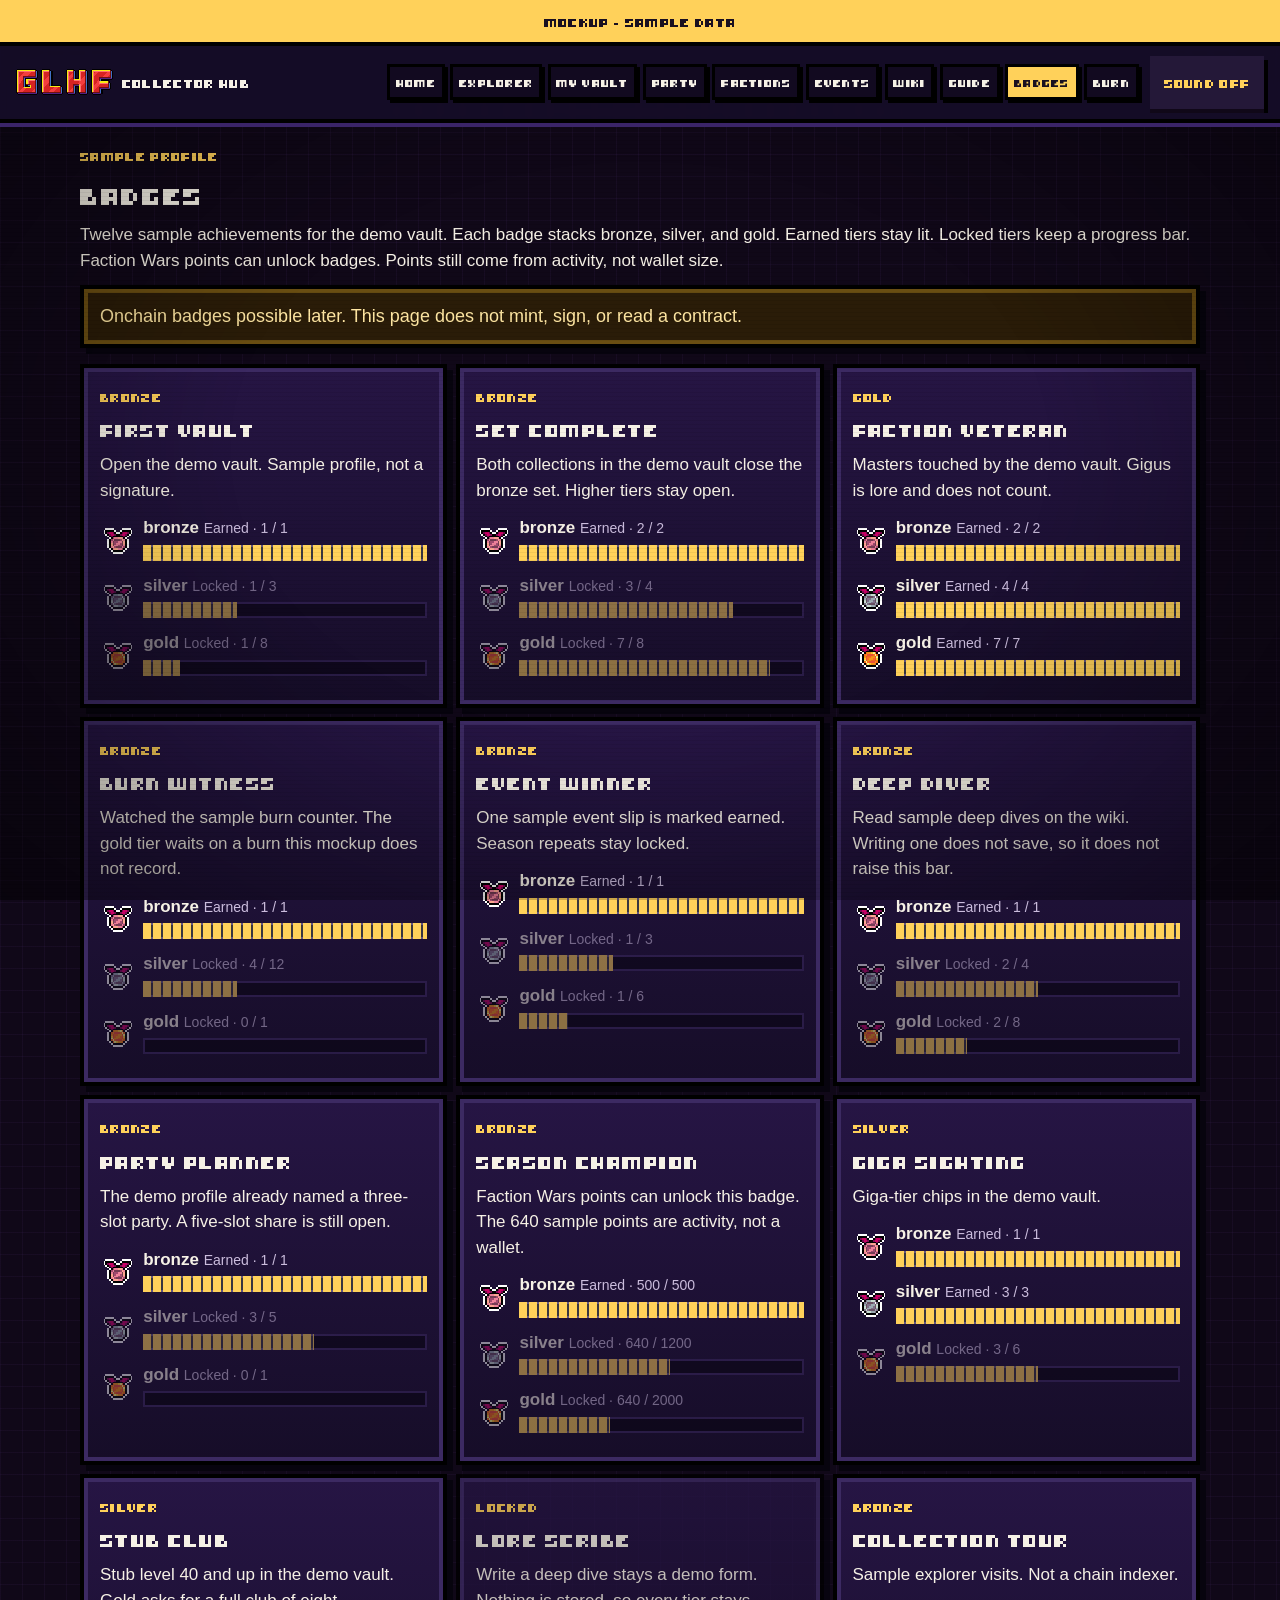
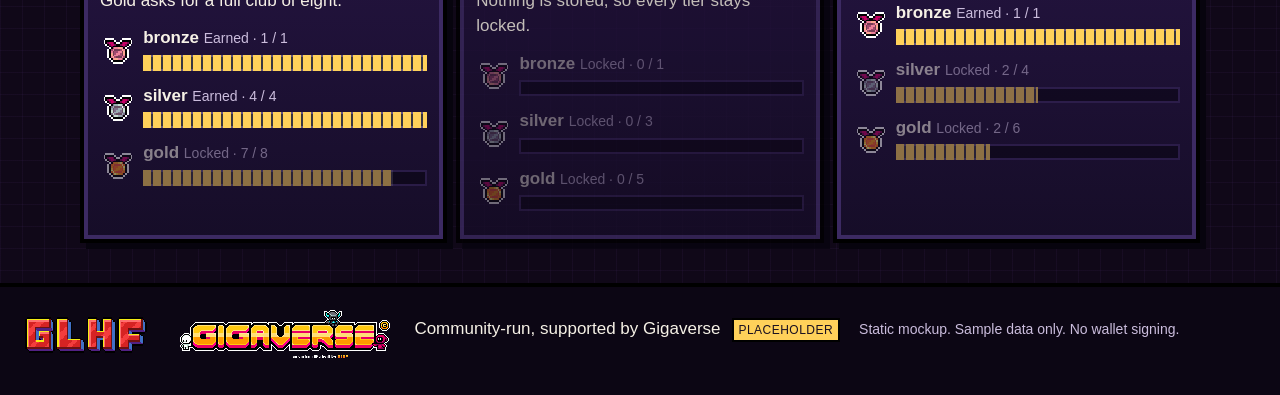
==== badges.html @ 3744754f "Add sample party, guide, badges, and vault tools. Keep the lobby mockup on demo data: party PNG card" ====
<!DOCTYPE html>
<html lang="en">
<head>
  <meta charset="utf-8">
  <meta name="viewport" content="width=device-width, initial-scale=1">
  <title>Badges · GLHFers Collector Hub</title>
  <meta name="description" content="Sample achievement badges for the demo vault. Not onchain.">
  <link rel="icon" href="assets/letters/G.png" type="image/png">
  <link rel="stylesheet" href="css/lobby.css">
</head>
<body data-page="badges">
  <div class="scanlines" aria-hidden="true"></div>
  <a class="skip" href="#content">Skip to content</a>
  <div class="chrome">
    <div class="mock-banner" role="status">Mockup - sample data</div>
    <header class="site-header">
      <a class="brand" href="index.html">
        <span class="brand-letters" aria-hidden="true">
          <img src="assets/letters/G.png" alt="">
          <img src="assets/letters/L.png" alt="">
          <img src="assets/letters/H.png" alt="">
          <img src="assets/letters/F.png" alt="">
        </span>
        <span class="brand-text">Collector Hub</span>
      </a>
      <div class="header-actions">
        <button type="button" class="nav-toggle" aria-expanded="false" aria-controls="site-nav">
          <span class="nav-toggle-bars" aria-hidden="true"></span>
          <span>Menu</span>
        </button>
        <button type="button" id="sound-toggle" class="pixel-btn ghost sound-btn" aria-pressed="false">Sound off</button>
      </div>
      <nav id="site-nav" aria-label="Primary">
        <a href="index.html" data-nav="home">Home</a>
        <a href="explorer.html" data-nav="explorer">Explorer</a>
        <a href="vault.html" data-nav="vault">My Vault</a>
        <a href="party.html" data-nav="party">Party</a>
        <a href="factions.html" data-nav="factions">Factions</a>
        <a href="events.html" data-nav="events">Events</a>
        <a href="wiki.html" data-nav="wiki">Wiki</a>
        <a href="guide.html" data-nav="guide">Guide</a>
        <a href="badges.html" data-nav="badges">Badges</a>
        <a href="burn.html" data-nav="burn">Burn</a>
      </nav>
    </header>
  </div>
  <main id="content">
    <p class="kicker">Sample profile</p>
    <h1>Badges</h1>
    <p>Twelve sample achievements for the demo vault. Each badge stacks bronze, silver, and gold. Earned tiers stay lit. Locked tiers keep a progress bar. Faction Wars points can unlock badges. Points still come from activity, not wallet size.</p>
    <p class="rule">Onchain badges possible later. This page does not mint, sign, or read a contract.</p>
    <div class="badge-grid" id="badge-grid"></div>
  </main>
  <footer class="site-footer">
    <img class="footer-logo" src="assets/logo/GLHF_Logo_Deep.png" alt="">
    <img class="giga-logo" src="assets/logo/Gigaverse_Logo.png" alt="Gigaverse">
    <p>
      <span class="footer-credit" title="Placeholder credit line for this demo.">Community-run, supported by Gigaverse</span>
      <small class="placeholder-tag">placeholder</small>
    </p>
    <p class="fine">Static mockup. Sample data only. No wallet signing.</p>
  </footer>
  <script type="module" src="js/badges.js"></script>
</body>
</html>
---- css/lobby.css ----
@font-face {
  font-family: "Gigaverse";
  src: url("../assets/fonts/gigaverse.ttf") format("truetype");
  font-display: swap;
}

:root {
  --bg: #100818;
  --ink: #f6f1e6;
  --muted: #cbbddd;
  --gold: #ffd15a;
  --cyan: #5dffe8;
  --pink: #ff4fd8;
  --line: #3c2a62;
  --shadow: #07040e;
  --panel: #1b1030;
  color-scheme: dark;
}

* { box-sizing: border-box; }

button, a, .item-card, .faction-card, .standing-row, .wiki-card, .recruit-card {
  -webkit-user-drag: none;
  user-select: none;
}

button img, a img { pointer-events: none; }

[hidden] { display: none !important; }

html { scroll-behavior: smooth; }

body {
  margin: 0;
  min-height: 100vh;
  color: var(--ink);
  font-family: "Trebuchet MS", "Segoe UI", "Liberation Sans", sans-serif;
  font-size: 17px;
  line-height: 1.5;
  background-color: var(--bg);
  background-image:
    linear-gradient(rgba(120, 80, 180, 0.07) 1px, transparent 1px),
    linear-gradient(90deg, rgba(120, 80, 180, 0.07) 1px, transparent 1px);
  background-size: 22px 22px;
}

body::before {
  content: "";
  pointer-events: none;
  position: fixed;
  inset: 0;
  z-index: 4;
  background: radial-gradient(ellipse at center, transparent 45%, rgba(0, 0, 0, 0.45) 100%);
}

.scanlines {
  pointer-events: none;
  position: fixed;
  inset: 0;
  z-index: 5;
  opacity: 0.28;
  background: repeating-linear-gradient(
    to bottom,
    rgba(0, 0, 0, 0.18) 0 1px,
    transparent 1px 4px
  );
}

img, canvas.px {
  image-rendering: pixelated;
  image-rendering: crisp-edges;
}

a { color: var(--cyan); }
a:hover { color: var(--gold); }

h1, h2, h3, .kicker, .pixel-btn, .mock-banner, #site-nav a, .brand-text, .subnav a {
  font-family: "Gigaverse", "Courier New", monospace;
  font-weight: normal;
  letter-spacing: 0.02em;
}

h1 { font-size: 32px; line-height: 1.25; margin: 0 0 0.6rem; }
h2 { font-size: 24px; line-height: 1.3; margin: 0 0 0.5rem; }
h3 { font-size: 20px; line-height: 1.3; margin: 0 0 0.4rem; }
h1 .plain, .plain { font-family: "Trebuchet MS", "Segoe UI", sans-serif; }

p { margin: 0 0 0.75rem; }

.skip {
  position: absolute;
  left: 1rem;
  top: -4rem;
  z-index: 80;
  background: var(--gold);
  color: #1a1020;
  padding: 0.4rem 0.7rem;
}

.skip:focus { top: 0.5rem; }

.chrome {
  position: sticky;
  top: 0;
  z-index: 30;
}

.mock-banner {
  background: var(--gold);
  color: #1a1020;
  text-align: center;
  font-size: 16px;
  padding: 0.55rem 0.75rem;
  border-bottom: 4px solid #000;
}

.site-header {
  display: flex;
  flex-wrap: wrap;
  align-items: center;
  gap: 0.7rem;
  padding: 0.65rem 1rem;
  background: #160d28ee;
  border-bottom: 4px solid #000;
  box-shadow: 0 4px 0 #3a2468;
  backdrop-filter: blur(4px);
}

.brand {
  display: flex;
  align-items: center;
  gap: 0.55rem;
  margin-right: auto;
  order: 1;
  color: var(--ink);
  text-decoration: none;
}

.brand-letters { display: flex; gap: 3px; }
.brand-letters img { width: 22px; height: auto; }
.brand-text { font-size: 16px; }

.header-actions { display: flex; align-items: center; gap: 0.4rem; order: 3; }

.nav-toggle {
  display: none;
  align-items: center;
  gap: 0.4rem;
  background: #241838;
  color: var(--gold);
  border: 4px solid #000;
  box-shadow: 3px 3px 0 #000;
  font-family: "Gigaverse", monospace;
  font-size: 16px;
  padding: 0.35rem 0.55rem;
  cursor: pointer;
}

.nav-toggle-bars {
  width: 16px;
  height: 12px;
  background:
    linear-gradient(var(--gold), var(--gold)) 0 0 / 100% 2px,
    linear-gradient(var(--gold), var(--gold)) 0 5px / 100% 2px,
    linear-gradient(var(--gold), var(--gold)) 0 10px / 100% 2px;
  background-repeat: no-repeat;
}

#site-nav { display: flex; flex-wrap: wrap; gap: 0.35rem; order: 2; }

#site-nav a {
  color: var(--ink);
  text-decoration: none;
  font-size: 16px;
  padding: 0.35rem 0.5rem;
  background: #120a20;
  border: 3px solid #000;
  box-shadow: 3px 3px 0 #000;
}

#site-nav a[aria-current="page"],
#site-nav a:hover {
  background: var(--gold);
  color: #1a1020;
}

.pixel-btn, button.pixel-btn {
  display: inline-block;
  font-size: 16px;
  text-decoration: none;
  cursor: pointer;
  border: 0;
  background: var(--gold);
  color: #1a1020;
  padding: 0.65rem 0.85rem;
  box-shadow: 0 4px 0 #8a6410, 4px 4px 0 #000;
}

.pixel-btn.alt { background: var(--cyan); color: #06221e; box-shadow: 0 4px 0 #14786c, 4px 4px 0 #000; }
.pixel-btn.ghost { background: #241838; color: var(--gold); box-shadow: 0 4px 0 #100818, 4px 4px 0 #000; }
.pixel-btn.small { padding: 0.4rem 0.55rem; }

.pixel-btn:hover { filter: brightness(1.08); }
.pixel-btn:active { box-shadow: 0 1px 0 #000; filter: brightness(0.95); }

.sound-btn { padding: 0.4rem 0.55rem; }

body.modal-open { overflow: hidden; }

main {
  position: relative;
  z-index: 1;
  width: min(1120px, calc(100% - 1.5rem));
  margin: 1.25rem auto 2.5rem;
}

.kicker {
  color: var(--gold);
  font-size: 16px;
  margin: 0 0 0.35rem;
}

.panel {
  background: linear-gradient(180deg, #261544 0%, #160d28 100%);
  border: 4px solid #000;
  box-shadow: inset 0 0 0 4px var(--line), 6px 6px 0 var(--shadow);
  padding: 1rem;
}

.rule {
  background: #2a1c08;
  color: #ffe7a3;
  border: 4px solid #000;
  box-shadow: inset 0 0 0 4px #6a4e12, 6px 6px 0 var(--shadow);
  padding: 0.85rem 1rem;
  font-size: 18px;
  margin: 0 0 1rem;
}

.hero, .split, .stat-row, .stack {
  display: grid;
  gap: 1rem;
}

.hero { grid-template-columns: 1.4fr 0.8fr; align-items: stretch; margin-bottom: 1rem; }
.split { grid-template-columns: 1.2fr 0.8fr; margin: 1rem 0; }
.stat-row { grid-template-columns: repeat(4, 1fr); margin-bottom: 1rem; }

.hero-logo { width: min(100%, 420px); height: auto; }
.cta-row, .row-actions { display: flex; flex-wrap: wrap; gap: 0.6rem; margin-top: 0.8rem; }

.big-num {
  font-family: "Gigaverse", monospace;
  font-size: 48px;
  line-height: 1;
  color: var(--gold);
  margin: 0.2rem 0;
}

.big-num.tick { animation: pop 0.35s steps(2, end); }

@keyframes pop {
  from { transform: translateY(-4px) scale(1.04); color: var(--cyan); }
  to { transform: none; }
}

.stat {
  padding: 0.75rem;
}

.stat b {
  display: block;
  font-family: "Gigaverse", monospace;
  font-size: 20px;
  color: var(--gold);
}

.muted { color: var(--muted); }
.fine { font-size: 14px; color: var(--muted); }

.dancer { width: 140px; height: auto; float: right; margin: 0 0 0.5rem 0.5rem; }
.event-card { overflow: hidden; }
.banner-strip {
  display: block;
  width: 100%;
  height: 128px;
  object-fit: cover;
  object-position: center 40%;
  border: 4px solid #000;
  margin-bottom: 1rem;
}

.banner-arcade {
  height: 280px;
  object-position: center top;
}

@media (max-width: 700px) {
  .banner-arcade { height: 210px; }
}

.card img, .item-card img, .faction-card img, .wiki-card img, .recruit-card img, .standing-row img,
.item-card h3, .faction-card strong, .wiki-card h2, .recruit-card h3 {
  transition: transform 0.18s cubic-bezier(0.2, 1.4, 0.4, 1);
}

.card:hover img, .item-card:hover img, .faction-card:hover img, .wiki-card:hover img, .recruit-card:hover img, .standing-row:hover img,
.item-card:hover h3, .faction-card:hover strong, .wiki-card:hover h2, .recruit-card:hover h3 {
  transform: translateY(-6px);
}

.standings { display: grid; gap: 0.45rem; }

.standing-row, .faction-card {
  display: grid;
  grid-template-columns: auto auto 1fr auto;
  gap: 0.6rem;
  align-items: center;
  text-decoration: none;
  color: var(--ink);
  background: #140c24;
  border: 4px solid #000;
  box-shadow: inset 0 0 0 3px var(--line), 4px 4px 0 #000;
  padding: 0.45rem 0.6rem;
}

.standing-row img.medal, .medal {
  width: 28px;
  height: 28px;
}

.faction-icon, .standing-row .ficon { width: 32px; height: 32px; }

.rank-num {
  font-family: "Gigaverse", monospace;
  color: var(--gold);
  min-width: 1.4rem;
}

.faction-grid, .wiki-grid, .recruit-grid, .council-grid, .reward-track {
  display: grid;
  gap: 0.75rem;
}

.faction-grid { grid-template-columns: repeat(4, 1fr); }
.wiki-grid { grid-template-columns: repeat(3, 1fr); }
.recruit-grid, .council-grid { grid-template-columns: repeat(4, 1fr); }

.faction-card {
  grid-template-columns: auto 1fr;
  min-height: 108px;
  align-content: center;
}

.faction-card .head {
  width: 72px;
  height: 72px;
  object-fit: contain;
  background: #07040f;
}

.subnav {
  display: flex;
  flex-wrap: wrap;
  gap: 0.4rem;
  margin: 0.5rem 0 1rem;
}

.subnav a {
  color: var(--ink);
  text-decoration: none;
  background: #120a20;
  border: 3px solid #000;
  padding: 0.3rem 0.45rem;
  font-size: 16px;
}

.weekbar, .map-controls {
  display: flex;
  flex-wrap: wrap;
  align-items: center;
  gap: 0.5rem;
  margin: 0.5rem 0 1rem;
}

.week-btn[aria-pressed="true"] {
  background: var(--cyan);
  color: #06221e;
}

.week-slider { accent-color: var(--gold); width: min(280px, 100%); }

.relic {
  display: grid;
  grid-template-columns: 180px 1fr;
  gap: 1rem;
  align-items: center;
  margin-bottom: 1rem;
  background:
    radial-gradient(circle at 20% 40%, color-mix(in srgb, var(--faction) 55%, transparent), transparent 60%),
    linear-gradient(180deg, #261544, #160d28);
}

.relic-stage {
  display: grid;
  place-items: center;
  min-height: 160px;
}

.relic-medal {
  width: 84px;
  height: 84px;
  animation: relic-spin 10s linear infinite;
  filter: drop-shadow(0 0 8px var(--faction));
}

.relic-head {
  width: 96px;
  height: 96px;
  object-fit: contain;
  margin-top: -28px;
}

.relic.swap .relic-medal { animation: relic-spin 0.6s linear 1, relic-spin 10s linear infinite; }

@keyframes relic-spin { to { transform: rotate(360deg); } }

.table-wrap { overflow-x: auto; }

table {
  width: 100%;
  border-collapse: collapse;
  min-width: 720px;
  background: #120a20;
}

th, td {
  text-align: left;
  padding: 0.55rem 0.6rem;
  border-bottom: 3px solid #000;
}

th {
  font-family: "Gigaverse", monospace;
  font-size: 16px;
  color: var(--gold);
  background: #1d1233;
  position: sticky;
  top: 0;
}

td.num, th.num { text-align: right; font-variant-numeric: tabular-nums; }

.faction-cell { display: flex; align-items: center; gap: 0.4rem; }
.faction-cell img { width: 28px; height: 28px; }

.swipe-hint { display: none; }

.rival {
  display: grid;
  grid-template-columns: 1fr 1fr;
  gap: 0.75rem;
  margin-bottom: 1rem;
}

.rival-card {
  text-align: center;
  border: 4px solid #000;
  box-shadow: inset 0 0 0 4px var(--faction), 4px 4px 0 #000;
  background: #140c24;
  padding: 0.75rem;
}

.rival-card img.head { width: 96px; height: 96px; object-fit: contain; }

.bar {
  height: 16px;
  background: #07040f;
  box-shadow: inset 0 0 0 2px var(--line);
  margin: 0.35rem 0;
}

.bar > span {
  display: block;
  height: 100%;
  width: 0;
  background: repeating-linear-gradient(90deg, var(--faction, var(--gold)) 0 8px, #fff3 8px 10px);
  transition: width 0.7s steps(10, end);
}

.bar-label {
  margin: 0.45rem 0 0;
  font-family: "Gigaverse", monospace;
  font-size: 16px;
  color: var(--gold);
}

.two-col { display: grid; grid-template-columns: 1.1fr 0.9fr; gap: 1rem; margin: 1rem 0; }

.quest { margin-bottom: 0.9rem; }

.map {
  display: grid;
  grid-template-columns: repeat(12, 1fr);
  gap: 3px;
  background: #05030c;
  padding: 8px;
  border: 4px solid #000;
}

.cell {
  aspect-ratio: 1;
  min-width: 0;
  display: grid;
  place-items: center;
  padding: 0;
}

.cell.void { background: #0a0714; box-shadow: inset 0 0 0 1px #221636; }

button.cell {
  border: 0;
  cursor: pointer;
  background-color: var(--faction);
  background-image: linear-gradient(rgba(0, 0, 0, 0.28), rgba(0, 0, 0, 0.28));
}

button.cell img { width: 70%; height: auto; pointer-events: none; }
button.cell.hot, button.cell:focus-visible { outline: 2px solid #fff; outline-offset: -2px; z-index: 1; }

.legend { display: flex; flex-wrap: wrap; gap: 0.45rem 0.8rem; margin-top: 0.6rem; }
.legend span { display: inline-flex; align-items: center; gap: 0.3rem; }
.legend img { width: 20px; height: 20px; }
.legend .swatch {
  width: 16px;
  height: 16px;
  flex: none;
  background: var(--faction);
  border: 3px solid #000;
  box-shadow: inset 0 0 0 1px rgba(255, 255, 255, 0.35);
}

.zone-readout {
  min-height: 2.6rem;
  margin-top: 0.6rem;
  display: flex;
  align-items: center;
  gap: 0.5rem;
}

.council-card, .recruit-card, .wiki-card, .reward {
  background: #140c24;
  border: 4px solid #000;
  box-shadow: inset 0 0 0 3px var(--line), 4px 4px 0 #000;
  padding: 0.7rem;
}

.council-card header, .badge-row {
  display: flex;
  align-items: center;
  gap: 0.4rem;
}

.badge {
  display: flex;
  gap: 0.35rem;
  align-items: center;
  margin-top: 0.35rem;
  font-size: 15px;
}

.badge img { width: 22px; height: 22px; }

.reward-track { grid-template-columns: repeat(6, 1fr); align-items: stretch; }
.reward { text-align: center; }
.reward img { width: 36px; height: 36px; }
.reward.got { box-shadow: inset 0 0 0 3px var(--gold), 4px 4px 0 #000; }
.reward.next { box-shadow: inset 0 0 0 3px var(--cyan), 4px 4px 0 #000; }

.feed { display: grid; gap: 0.7rem; }
.post {
  display: grid;
  grid-template-columns: 72px 1fr;
  gap: 0.7rem;
  background: #140c24;
  border: 4px solid #000;
  box-shadow: 4px 4px 0 #000;
  padding: 0.7rem;
}
.post img.avatar { width: 72px; height: 72px; object-fit: contain; background: #07040f; }
.post header { color: var(--muted); font-size: 14px; }
.reacts { display: flex; flex-wrap: wrap; gap: 0.35rem; }
.reacts button {
  font-family: "Trebuchet MS", sans-serif;
  background: #241838;
  color: var(--ink);
  border: 3px solid #000;
  cursor: pointer;
  padding: 0.2rem 0.45rem;
}

.filters {
  display: grid;
  grid-template-columns: repeat(auto-fit, minmax(180px, 1fr));
  gap: 0.75rem;
  margin-bottom: 0.8rem;
}

label, fieldset { display: grid; gap: 0.25rem; font-size: 14px; color: var(--muted); }
fieldset { border: 4px solid #000; padding: 0.45rem 0.6rem; margin: 0; }
legend { font-family: "Gigaverse", monospace; color: var(--gold); padding: 0 0.3rem; }

select, textarea, input[type="search"], input[type="text"] {
  font: inherit;
  font-size: 16px;
  color: var(--ink);
  background: #0c0616;
  border: 4px solid #000;
  box-shadow: inset 0 0 0 3px var(--line);
  padding: 0.45rem 0.5rem;
  width: 100%;
}

.item-grid {
  display: grid;
  grid-template-columns: repeat(auto-fill, minmax(180px, 1fr));
  gap: 0.75rem;
}

.item-card {
  text-align: left;
  color: var(--ink);
  cursor: pointer;
  background: #140c24;
  border: 4px solid #000;
  box-shadow: inset 0 0 0 4px var(--faction, var(--line)), 4px 4px 0 #000;
  padding: 0.6rem;
}

.item-card .tier {
  font-family: "Gigaverse", monospace;
  font-size: 16px;
  color: var(--tier, var(--gold));
}

.item-card .icon { width: 48px; height: 48px; }

.modal {
  position: fixed;
  inset: 0;
  z-index: 60;
  background: rgba(5, 2, 12, 0.78);
  display: grid;
  place-items: center;
  padding: 1rem;
}

.modal-card {
  width: min(640px, 100%);
  max-height: min(90vh, 820px);
  overflow: auto;
  position: relative;
  background: #1b1030;
  border: 4px solid #000;
  box-shadow: inset 0 0 0 4px var(--line), 8px 8px 0 #000;
  padding: 1rem 1rem 1.2rem;
}

.modal-close { position: absolute; top: 0.6rem; right: 0.6rem; }

.portrait {
  width: 180px;
  height: 180px;
  object-fit: contain;
  background: #07040f;
  border: 4px solid #000;
}

.traits { display: grid; grid-template-columns: 8rem 1fr; gap: 0.25rem 0.6rem; margin: 0.8rem 0; }
.traits dt { color: var(--gold); font-family: "Gigaverse", monospace; font-size: 16px; }
.traits dd { margin: 0; }

.sample-pill {
  display: inline-block;
  background: var(--pink);
  color: #1a0614;
  font-family: "Gigaverse", monospace;
  font-size: 16px;
  padding: 0.15rem 0.4rem;
  border: 3px solid #000;
}

.vault-stats { display: flex; flex-wrap: wrap; gap: 0.4rem; margin: 0.5rem 0 1rem; }
.chip {
  background: #120a20;
  border: 3px solid #000;
  padding: 0.2rem 0.45rem;
  font-size: 14px;
}

.avatar-grid { display: flex; flex-wrap: wrap; gap: 0.35rem; margin: 0.4rem 0 0.8rem; }
.avatar-grid button {
  width: 52px;
  height: 52px;
  padding: 2px;
  background: #07040f;
  border: 3px solid #000;
  cursor: pointer;
}
.avatar-grid button[aria-pressed="true"] { outline: 3px solid var(--gold); }
.avatar-grid img { width: 100%; height: 100%; object-fit: contain; }

#holder-canvas {
  width: min(100%, 720px);
  height: auto;
  background: #07040f;
  border: 4px solid #000;
  margin: 0.5rem 0;
}

.chart { width: 100%; height: auto; background: #07040f; border: 4px solid #000; }
.burn-layout { display: grid; grid-template-columns: 280px 1fr; gap: 1rem; align-items: start; }
.auctioneer { width: 100%; height: auto; border: 4px solid #000; }
.void-still { width: 100%; max-height: 180px; object-fit: cover; border: 4px solid #000; margin-top: 0.6rem; }

.vote-list { display: grid; gap: 0.55rem; }
.vote-row { display: grid; grid-template-columns: 52px 1fr auto; gap: 0.5rem; align-items: center; }
.vote-row img { width: 52px; height: 52px; object-fit: contain; background: #07040f; }
.vote-row button[aria-pressed="true"] { background: var(--cyan); color: #06221e; }

.countdown {
  display: flex;
  flex-wrap: wrap;
  gap: 0.5rem;
}
.count-box {
  min-width: 4.5rem;
  text-align: center;
  background: #07040f;
  border: 4px solid #000;
  padding: 0.4rem;
}
.count-box b { display: block; font-family: "Gigaverse", monospace; font-size: 24px; color: var(--gold); }

.hall-banner {
  display: grid;
  grid-template-columns: 160px 1fr 72px;
  gap: 1rem;
  align-items: center;
  margin-bottom: 1rem;
  background:
    linear-gradient(90deg, color-mix(in srgb, var(--faction) 35%, #140c24), #140c24 70%);
}
.hall-head { width: 150px; height: 150px; object-fit: contain; }
.hall-icon { width: 64px; height: 64px; }
.hall-stats { display: flex; flex-wrap: wrap; gap: 0.6rem; padding: 0; list-style: none; }
.hall-stats li {
  background: #07040f;
  border: 3px solid #000;
  padding: 0.4rem 0.6rem;
  min-width: 7rem;
}
.hall-stats b { display: block; font-family: "Gigaverse", monospace; font-size: 20px; color: var(--gold); }

.site-footer {
  position: relative;
  z-index: 6;
  display: flex;
  flex-wrap: wrap;
  gap: 0.8rem 1.2rem;
  align-items: center;
  padding: 1.2rem 1rem 2rem;
  border-top: 4px solid #000;
  background: #0c0614;
}

.footer-logo { width: 140px; height: auto; }
.giga-logo { width: min(220px, 50vw); height: auto; }
.placeholder-tag {
  display: inline-block;
  margin-left: 0.4rem;
  font-size: 12px;
  letter-spacing: 0.04em;
  text-transform: uppercase;
  color: #1a1020;
  background: var(--gold);
  border: 2px solid #000;
  padding: 0.05rem 0.3rem;
  vertical-align: middle;
}

.empty {
  display: grid;
  justify-items: center;
  gap: 0.4rem;
  padding: 1.5rem;
  text-align: center;
}
.empty img { width: 96px; height: 96px; }

.plain { font-family: "Trebuchet MS", "Segoe UI", sans-serif; }

.health-metrics, .badge-grid, .slot-row, .party-picks, .gallery, .chip-row, .badge-strip, .hall-tabs {
  display: grid;
  gap: 0.55rem;
}

.health-metrics { grid-template-columns: repeat(4, 1fr); margin: 0.7rem 0; }
.badge-grid { grid-template-columns: repeat(3, 1fr); }
.slot-row { grid-template-columns: repeat(5, 1fr); margin-top: 0.75rem; }
.party-picks { grid-template-columns: repeat(2, 1fr); }
.gallery { grid-template-columns: repeat(4, 1fr); }
.chip-row, .badge-strip, .hall-tabs { display: flex; flex-wrap: wrap; }

.health-panel { margin: 1rem 0; }
.spark { width: 100%; height: auto; display: block; border: 4px solid #000; background: #07040f; }

.party-slot, .party-pick, .dive-open {
  color: var(--ink);
  background: #120a20;
  border: 4px solid #000;
  cursor: pointer;
  text-align: left;
}

.party-slot {
  display: grid;
  justify-items: center;
  gap: 0.15rem;
  min-height: 148px;
  padding: 0.35rem;
}
.party-slot img { width: 72px; height: 72px; object-fit: contain; }
.party-slot.is-active, .party-pick[aria-pressed="true"] { outline: 3px solid var(--gold); }
.slot-empty { color: var(--gold); }

.party-pick {
  display: flex;
  align-items: center;
  gap: 0.55rem;
  padding: 0.4rem;
}
.party-pick img { width: 48px; height: 48px; object-fit: contain; }
.party-pick span { display: grid; }

#party-canvas, #collage-canvas {
  width: min(100%, 720px);
  height: auto;
  background: #07040f;
  border: 4px solid #000;
  margin: 0.5rem 0;
}

.badge-card.is-locked { opacity: 0.78; }
.tier-block { display: flex; gap: 0.45rem; align-items: center; margin: 0.4rem 0; }
.tier-block img { width: 36px; height: 36px; }
.tier-block.is-locked { opacity: 0.5; }
.tier-block .bar { flex: 1; margin-top: 0.25rem; }
.tier-block div { flex: 1; }

.badge-pill {
  display: inline-flex;
  align-items: center;
  gap: 0.35rem;
  color: var(--ink);
  text-decoration: none;
  background: #120a20;
  border: 3px solid #000;
  padding: 0.2rem 0.45rem;
}
.badge-pill img { width: 28px; height: 28px; }
.badge-pill small { color: var(--gold); }

.dive-list { display: grid; gap: 0.7rem; margin-top: 0.8rem; }
.dive-open {
  display: block;
  width: 100%;
  background: transparent;
  border: 0;
  padding: 0;
  box-shadow: none;
}
.dive-open strong { display: block; font-size: 18px; }
.dive-card { display: grid; gap: 0.25rem; }

.gallery figure {
  margin: 0;
  background: #120a20;
  border: 3px solid #000;
  text-align: center;
  padding: 0.35rem;
}
.gallery img { width: 88px; height: 88px; object-fit: contain; }
.gallery figcaption { font-size: 13px; color: var(--muted); }
.vault-post { border-top: 3px solid #3c2a62; padding: 0.4rem 0; }
.hall-tabs { margin: 0.8rem 0; }
.hall-tabs button[aria-pressed="true"] { background: var(--gold); color: #1a1020; }

.cosign { margin: 1rem 0; }
.cosign-title { margin: 0.15rem 0 0.45rem; font-size: 22px; color: var(--gold); }
.guide section { margin: 1rem 0; }
.guide-list { padding-left: 1.2rem; }
.faction-guide { list-style: none; padding: 0; display: grid; gap: 0.45rem; }
.faction-guide li { display: flex; align-items: center; gap: 0.55rem; }
.faction-guide img { width: 42px; height: 42px; object-fit: contain; }

#deep-dives { margin-top: 1.5rem; }

section[id], article[id], a, button {
  scroll-margin-top: 8.5rem;
}

:focus-visible {
  outline: 3px solid var(--cyan);
  outline-offset: 2px;
}

@media (min-width: 861px) {
  #site-nav a { font-size: 14px; padding: 0.28rem 0.36rem; }
}

@media (max-width: 980px) {
  .hero, .split, .two-col, .burn-layout, .rival { grid-template-columns: 1fr; }
  .stat-row, .faction-grid, .council-grid, .recruit-grid { grid-template-columns: repeat(2, 1fr); }
  .wiki-grid, .reward-track, .badge-grid, .health-metrics { grid-template-columns: repeat(2, 1fr); }
  .relic, .hall-banner { grid-template-columns: 1fr; }
  .hall-icon { justify-self: start; }
  .slot-row, .gallery { grid-template-columns: repeat(3, 1fr); }
  .party-picks { grid-template-columns: 1fr; }
}

@media (max-width: 860px) {
  .nav-toggle { display: inline-flex; }
  .header-actions { order: 2; }
  #site-nav {
    display: none;
    order: 3;
    width: 100%;
    flex-direction: column;
  }
  #site-nav.is-open { display: flex; }
  h1 { font-size: 22px; }
  .big-num { font-size: 36px; }
}

@media (max-width: 560px) {
  .stat-row, .faction-grid, .wiki-grid, .council-grid, .recruit-grid, .reward-track, .badge-grid, .health-metrics { grid-template-columns: 1fr; }
  .slot-row, .gallery { grid-template-columns: 1fr 1fr; }
  .swipe-hint { display: block; }
  .dancer { float: none; }
}

@media (prefers-reduced-motion: reduce) {
  html { scroll-behavior: auto; }
  .card img, .item-card img, .faction-card img, .wiki-card img, .recruit-card img, .standing-row img,
  .item-card h3, .faction-card strong, .wiki-card h2, .recruit-card h3,
  .bar > span, .pixel-btn {
    transition: none;
  }
  .card:hover img, .item-card:hover img, .faction-card:hover img, .wiki-card:hover img, .recruit-card:hover img, .standing-row:hover img,
  .item-card:hover h3, .faction-card:hover strong, .wiki-card:hover h2, .recruit-card:hover h3 {
    transform: none;
  }
  .relic-medal, .big-num.tick { animation: none; }
  .scanlines { opacity: 0.12; }
}
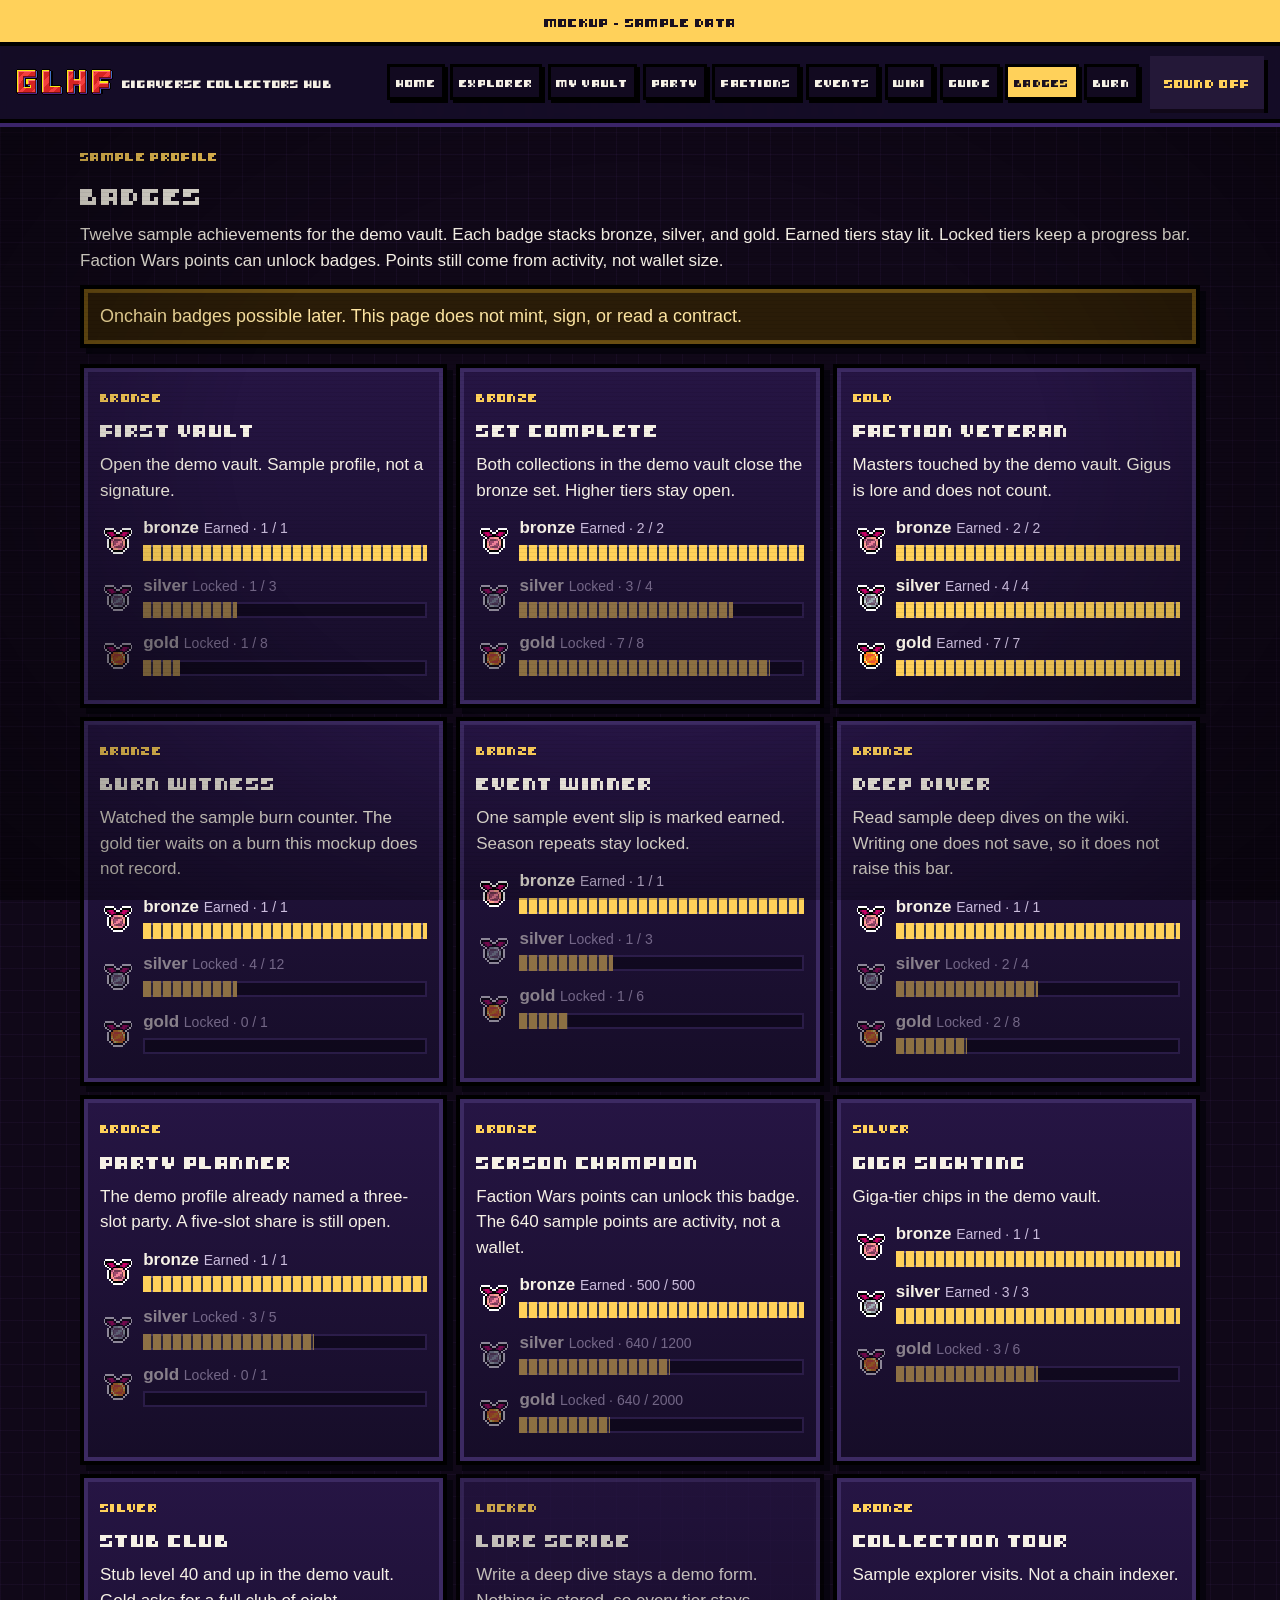
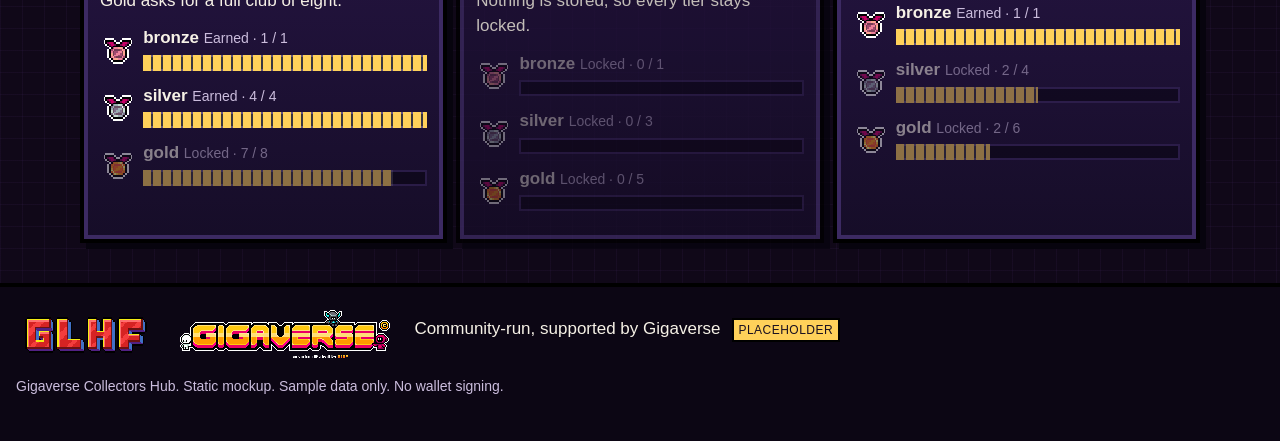
==== commit 7a78847e: "Rename the site to Gigaverse Collectors Hub. Update the header lockup, titles, meta tags, footer, gu" ====
--- a/badges.html
+++ b/badges.html
@@ -3,8 +3,10 @@
 <head>
   <meta charset="utf-8">
   <meta name="viewport" content="width=device-width, initial-scale=1">
-  <title>Badges · GLHFers Collector Hub</title>
+  <title>Badges · Gigaverse Collectors Hub</title>
   <meta name="description" content="Sample achievement badges for the demo vault. Not onchain.">
+  <meta property="og:site_name" content="Gigaverse Collectors Hub">
+  <meta property="og:title" content="Badges · Gigaverse Collectors Hub">
   <link rel="icon" href="assets/letters/G.png" type="image/png">
   <link rel="stylesheet" href="css/lobby.css">
 </head>
@@ -21,7 +23,7 @@
           <img src="assets/letters/H.png" alt="">
           <img src="assets/letters/F.png" alt="">
         </span>
-        <span class="brand-text">Collector Hub</span>
+        <span class="brand-text">Gigaverse Collectors Hub</span>
       </a>
       <div class="header-actions">
         <button type="button" class="nav-toggle" aria-expanded="false" aria-controls="site-nav">
@@ -58,7 +60,7 @@
       <span class="footer-credit" title="Placeholder credit line for this demo.">Community-run, supported by Gigaverse</span>
       <small class="placeholder-tag">placeholder</small>
     </p>
-    <p class="fine">Static mockup. Sample data only. No wallet signing.</p>
+    <p class="fine">Gigaverse Collectors Hub. Static mockup. Sample data only. No wallet signing.</p>
   </footer>
   <script type="module" src="js/badges.js"></script>
 </body>
--- a/css/lobby.css
+++ b/css/lobby.css
@@ -132,13 +132,15 @@
   gap: 0.55rem;
   margin-right: auto;
   order: 1;
+  min-width: 0;
+  max-width: 100%;
   color: var(--ink);
   text-decoration: none;
 }
 
-.brand-letters { display: flex; gap: 3px; }
+.brand-letters { display: flex; gap: 3px; flex: 0 0 auto; }
 .brand-letters img { width: 22px; height: auto; }
-.brand-text { font-size: 16px; }
+.brand-text { font-size: 15px; line-height: 1.15; }
 
 .header-actions { display: flex; align-items: center; gap: 0.4rem; order: 3; }
 
@@ -931,7 +933,9 @@
 
 @media (max-width: 860px) {
   .nav-toggle { display: inline-flex; }
-  .header-actions { order: 2; }
+  .brand { flex: 1 1 auto; max-width: calc(100% - 8.5rem); }
+  .brand-text { font-size: 13px; }
+  .header-actions { order: 2; flex: 0 0 auto; }
   #site-nav {
     display: none;
     order: 3;
